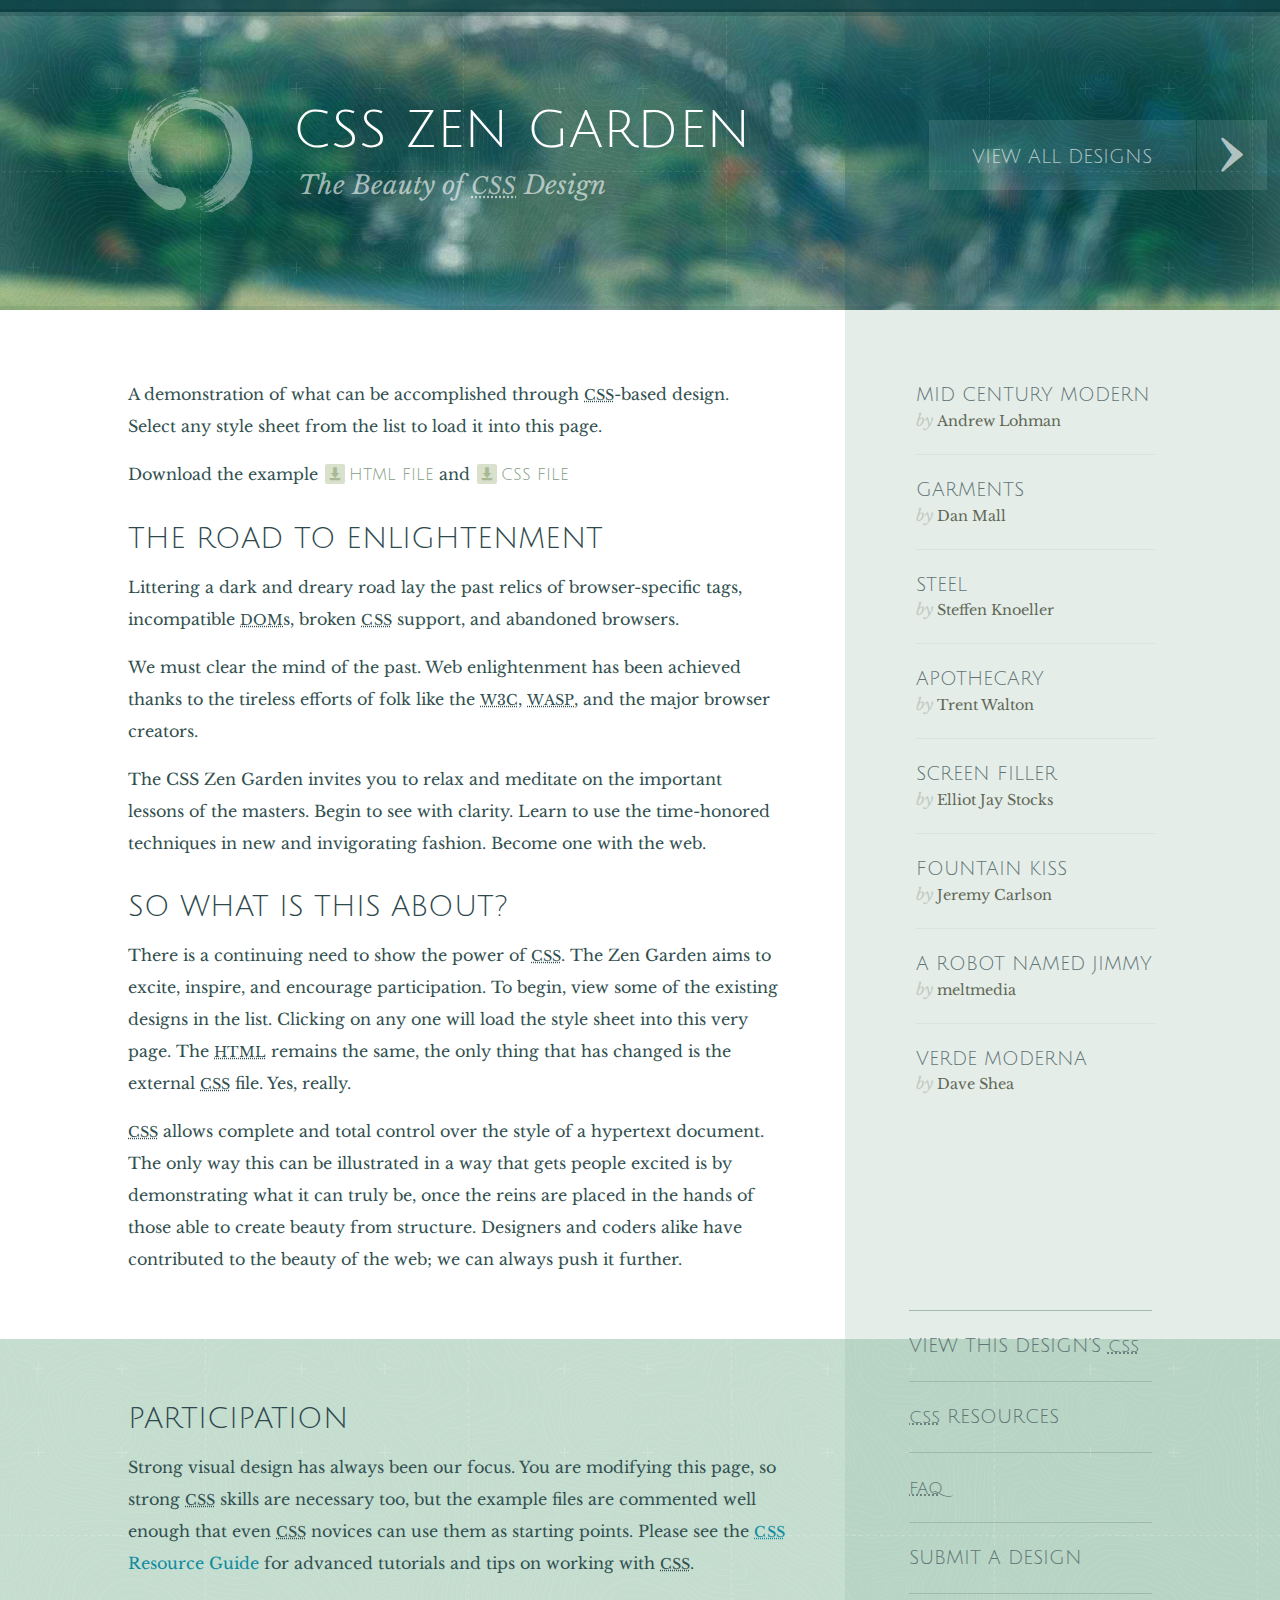
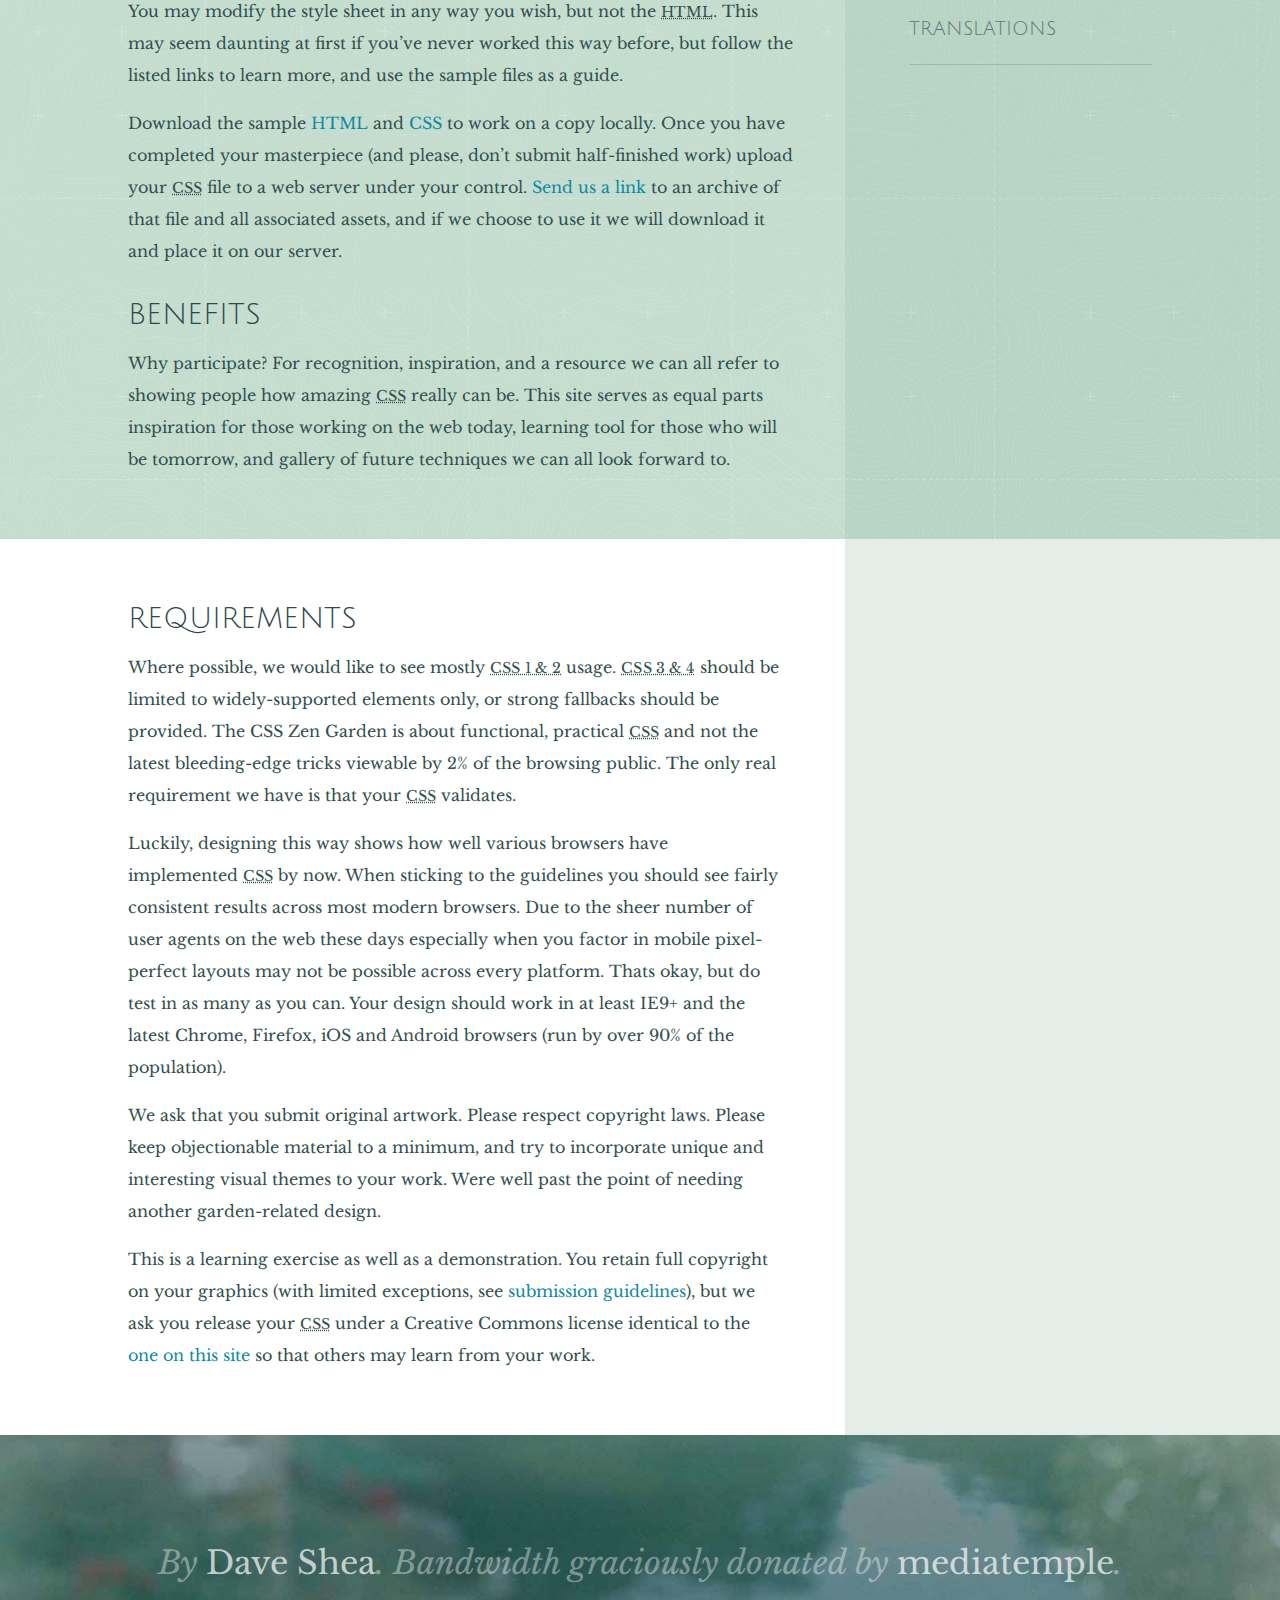
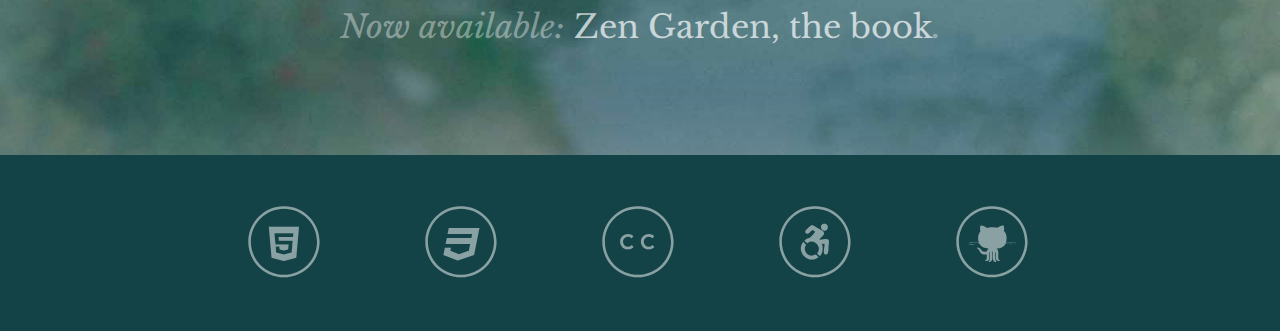
==== index.html @ 9c902ff5 "first commit" ====
<!DOCTYPE html>
<html lang="en">

<head>
	<meta charset="utf-8">
	<title>CSS Zen Garden: The Beauty of CSS Design</title>

	<link rel="stylesheet" media="screen" href="/214/214.css?v=8may2013">
	<link rel="alternate" type="application/rss+xml" title="RSS" href="http://www.csszengarden.com/zengarden.xml">

	<meta name="viewport" content="width=device-width, initial-scale=1.0">
	<meta name="author" content="Dave Shea">
	<meta name="description" content="A demonstration of what can be accomplished visually through CSS-based design.">
	<meta name="robots" content="all">


	<link rel="stylesheet" href="/style.css">
</head>



<body id="css-zen-garden">
	<div class="page-wrapper">

		<section class="intro" id="zen-intro">
			<header role="banner">
				<h1>CSS Zen Garden</h1>
				<h2>The Beauty of <abbr title="Cascading Style Sheets">CSS</abbr> Design</h2>
			</header>

			<div class="summary" id="zen-summary" role="article">
				<p>A demonstration of what can be accomplished through <abbr
						title="Cascading Style Sheets">CSS</abbr>-based design. Select any style sheet from the list to
					load it into this page.</p>
				<p>Download the example <a href="/examples/index"
						title="This page's source HTML code, not to be modified.">html file</a> and <a
						href="/examples/style.css" title="This page's sample CSS, the file you may modify.">css file</a>
				</p>
			</div>

			<div class="preamble" id="zen-preamble" role="article">
				<h3>The Road to Enlightenment</h3>
				<p>Littering a dark and dreary road lay the past relics of browser-specific tags, incompatible <abbr
						title="Document Object Model">DOM</abbr>s, broken <abbr
						title="Cascading Style Sheets">CSS</abbr> support, and abandoned browsers.</p>
				<p>We must clear the mind of the past. Web enlightenment has been achieved thanks to the tireless
					efforts of folk like the <abbr title="World Wide Web Consortium">W3C</abbr>, <abbr
						title="Web Standards Project">WaSP</abbr>, and the major browser creators.</p>
				<p>The CSS Zen Garden invites you to relax and meditate on the important lessons of the masters. Begin
					to see with clarity. Learn to use the time-honored techniques in new and invigorating fashion.
					Become one with the web.</p>
			</div>
		</section>

		<div class="main supporting" id="zen-supporting" role="main">
			<div class="explanation" id="zen-explanation" role="article">
				<h3>So What is This About?</h3>
				<p>There is a continuing need to show the power of <abbr title="Cascading Style Sheets">CSS</abbr>. The
					Zen Garden aims to excite, inspire, and encourage participation. To begin, view some of the existing
					designs in the list. Clicking on any one will load the style sheet into this very page. The <abbr
						title="HyperText Markup Language">HTML</abbr> remains the same, the only thing that has changed
					is the external <abbr title="Cascading Style Sheets">CSS</abbr> file. Yes, really.</p>
				<p><abbr title="Cascading Style Sheets">CSS</abbr> allows complete and total control over the style of a
					hypertext document. The only way this can be illustrated in a way that gets people excited is by
					demonstrating what it can truly be, once the reins are placed in the hands of those able to create
					beauty from structure. Designers and coders alike have contributed to the beauty of the web; we can
					always push it further.</p>
			</div>

			<div class="participation" id="zen-participation" role="article">
				<h3>Participation</h3>
				<p>Strong visual design has always been our focus. You are modifying this page, so strong <abbr
						title="Cascading Style Sheets">CSS</abbr> skills are necessary too, but the example files are
					commented well enough that even <abbr title="Cascading Style Sheets">CSS</abbr> novices can use them
					as starting points. Please see the <a href="http://www.mezzoblue.com/zengarden/resources/"
						title="A listing of CSS-related resources"><abbr title="Cascading Style Sheets">CSS</abbr>
						Resource Guide</a> for advanced tutorials and tips on working with <abbr
						title="Cascading Style Sheets">CSS</abbr>.</p>
				<p>You may modify the style sheet in any way you wish, but not the <abbr
						title="HyperText Markup Language">HTML</abbr>. This may seem daunting at first if you&#8217;ve
					never worked this way before, but follow the listed links to learn more, and use the sample files as
					a guide.</p>
				<p>Download the sample <a href="/examples/index"
						title="This page's source HTML code, not to be modified.">HTML</a> and <a
						href="/examples/style.css" title="This page's sample CSS, the file you may modify.">CSS</a> to
					work on a copy locally. Once you have completed your masterpiece (and please, don&#8217;t submit
					half-finished work) upload your <abbr title="Cascading Style Sheets">CSS</abbr> file to a web server
					under your control. <a href="http://www.mezzoblue.com/zengarden/submit/"
						title="Use the contact form to send us your CSS file">Send us a link</a> to an archive of that
					file and all associated assets, and if we choose to use it we will download it and place it on our
					server.</p>
			</div>

			<div class="benefits" id="zen-benefits" role="article">
				<h3>Benefits</h3>
				<p>Why participate? For recognition, inspiration, and a resource we can all refer to showing people how
					amazing <abbr title="Cascading Style Sheets">CSS</abbr> really can be. This site serves as equal
					parts inspiration for those working on the web today, learning tool for those who will be tomorrow,
					and gallery of future techniques we can all look forward to.</p>
			</div>

			<div class="requirements" id="zen-requirements" role="article">
				<h3>Requirements</h3>
				<p>Where possible, we would like to see mostly <abbr title="Cascading Style Sheets, levels 1 and 2">CSS
						1 &amp; 2</abbr> usage. <abbr title="Cascading Style Sheets, levels 3 and 4">CSS 3 &amp;
						4</abbr> should be limited to widely-supported elements only, or strong fallbacks should be
					provided. The CSS Zen Garden is about functional, practical <abbr
						title="Cascading Style Sheets">CSS</abbr> and not the latest bleeding-edge tricks viewable by 2%
					of the browsing public. The only real requirement we have is that your <abbr
						title="Cascading Style Sheets">CSS</abbr> validates.</p>
				<p>Luckily, designing this way shows how well various browsers have implemented <abbr
						title="Cascading Style Sheets">CSS</abbr> by now. When sticking to the guidelines you should see
					fairly consistent results across most modern browsers. Due to the sheer number of user agents on the
					web these days especially when you factor in mobile pixel-perfect layouts may not be
					possible across every platform. Thats okay, but do test in as many as you can. Your design
					should work in at least IE9+ and the latest Chrome, Firefox, iOS and Android browsers (run by over
					90% of the population).</p>
				<p>We ask that you submit original artwork. Please respect copyright laws. Please keep objectionable
					material to a minimum, and try to incorporate unique and interesting visual themes to your work.
					Were well past the point of needing another garden-related design.</p>
				<p>This is a learning exercise as well as a demonstration. You retain full copyright on your graphics
					(with limited exceptions, see <a
						href="http://www.mezzoblue.com/zengarden/submit/guidelines/">submission guidelines</a>), but we
					ask you release your <abbr title="Cascading Style Sheets">CSS</abbr> under a Creative Commons
					license identical to the <a href="http://creativecommons.org/licenses/by-nc-sa/3.0/"
						title="View the Zen Garden's license information.">one on this site</a> so that others may learn
					from your work.</p>
				<p role="contentinfo">By <a href="http://www.mezzoblue.com/">Dave Shea</a>. Bandwidth graciously donated
					by <a href="http://www.mediatemple.net/">mediatemple</a>. Now available: <a
						href="http://www.amazon.com/exec/obidos/ASIN/0321303474/mezzoblue-20/">Zen Garden, the book</a>.
				</p>
			</div>

			<footer>
				<a href="http://validator.w3.org/check/referer" title="Check the validity of this HTML"
					class="zen-validate-html">HTML</a>
				<a href="http://jigsaw.w3.org/css-validator/check/referer"
					title="Check the validity of this CSS" class="zen-validate-css">CSS</a>
				<a href="http://creativecommons.org/licenses/by-nc-sa/3.0/"
					title="View the Creative Commons license of this site: Attribution-NonCommercial-ShareAlike."
					class="zen-license">CC</a>
				<a href="http://mezzoblue.com/zengarden/faq/#aaa" title="Read about the accessibility of this site"
					class="zen-accessibility">A11y</a>
				<a href="https://github.com/mezzoblue/csszengarden.com" title="Fork this site on Github"
					class="zen-github">GH</a>
			</footer>

		</div>


		<aside class="sidebar" role="complementary">
			<div class="wrapper">

				<div class="design-selection" id="design-selection">
					<h3 class="select">Select a Design:</h3>
					<nav role="navigation">
						<ul>
							<li>
								<a href="/221/" class="design-name">Mid Century Modern</a> by <a
									href="http://andrewlohman.com/" class="designer-name">Andrew Lohman</a>
							</li>
							<li>
								<a href="/220/" class="design-name">Garments</a> by <a href="http://danielmall.com/"
									class="designer-name">Dan Mall</a>
							</li>
							<li>
								<a href="/219/" class="design-name">Steel</a> by <a href="http://steffen-knoeller.de"
									class="designer-name">Steffen Knoeller</a>
							</li>
							<li>
								<a href="/218/" class="design-name">Apothecary</a> by <a href="http://trentwalton.com"
									class="designer-name">Trent Walton</a>
							</li>
							<li>
								<a href="/217/" class="design-name">Screen Filler</a> by <a
									href="http://elliotjaystocks.com/" class="designer-name">Elliot Jay Stocks</a>
							</li>
							<li>
								<a href="/216/" class="design-name">Fountain Kiss</a> by <a
									href="http://jeremycarlson.com" class="designer-name">Jeremy Carlson</a>
							</li>
							<li>
								<a href="/215/" class="design-name">A Robot Named Jimmy</a> by <a
									href="http://meltmedia.com/" class="designer-name">meltmedia</a>
							</li>
							<li>
								<a href="/214/" class="design-name">Verde Moderna</a> by <a
									href="http://www.mezzoblue.com/" class="designer-name">Dave Shea</a>
							</li>
						</ul>
					</nav>
				</div>

				<div class="design-archives" id="design-archives">
					<h3 class="archives">Archives:</h3>
					<nav role="navigation">
						<ul>
							<li class="next">
								<a href="/214/page1">
									Next Designs <span class="indicator">&rsaquo;</span>
								</a>
							</li>
							<li class="viewall">
								<a href="http://www.mezzoblue.com/zengarden/alldesigns/"
									title="View every submission to the Zen Garden.">
									View All Designs </a>
							</li>
						</ul>
					</nav>
				</div>

				<div class="zen-resources" id="zen-resources">
					<h3 class="resources">Resources:</h3>
					<ul>
						<li class="view-css">
							<a href="/214/214.css" title="View the source CSS file of the currently-viewed design.">
								View This Design&#8217;s <abbr title="Cascading Style Sheets">CSS</abbr> </a>
						</li>
						<li class="css-resources">
							<a href="http://www.mezzoblue.com/zengarden/resources/"
								title="Links to great sites with information on using CSS.">
								<abbr title="Cascading Style Sheets">CSS</abbr> Resources </a>
						</li>
						<li class="zen-faq">
							<a href="http://www.mezzoblue.com/zengarden/faq/"
								title="A list of Frequently Asked Questions about the Zen Garden.">
								<abbr title="Frequently Asked Questions">FAQ</abbr> </a>
						</li>
						<li class="zen-submit">
							<a href="http://www.mezzoblue.com/zengarden/submit/" title="Send in your own CSS file.">
								Submit a Design </a>
						</li>
						<li class="zen-translations">
							<a href="http://www.mezzoblue.com/zengarden/translations/"
								title="View translated versions of this page.">
								Translations </a>
						</li>
					</ul>
				</div>
			</div>
		</aside>
	</div>

	<div class="extra1" role="presentation"></div>
	<div class="extra2" role="presentation"></div>
	<div class="extra3" role="presentation"></div>
	<div class="extra4" role="presentation"></div>
	<div class="extra5" role="presentation"></div>
	<div class="extra6" role="presentation"></div>

</body>

</html>
---- style.css ----
@import url(http://fonts.googleapis.com/css?family=Julius+Sans+One|Libre+Baskerville:400,400italic);

* {
  box-sizing: border-box; 
}

html,
body {
  padding: 0;
  margin: 0;
}
body {
  color: #325050;
  background: #fff;
  font-family: "Libre Baskerville", sans-serif;
  font-size: 70%;
}

a {
  color: #0d8ba1;
  transition: all 0.25s ease-out;
  transition: all 0.25s ease-out;
  transition: all 0.25s ease-out;
  text-decoration: none;
}
a:visited {
  color: #1a5952;
}
a:hover,
a:focus {
  color: #0599c2;
  text-decoration: underline;
}
abbr {
  border: none;
  text-transform: uppercase;
  font-size: 0.9em;
  letter-spacing: 0.01em;
}
header {
  height: 230px;
  padding: 20px 0 70px 0;

  background: #2d6360 50% 0 url(huntington.jpg) no-repeat; 

  background-attachment: fixed, fixed, fixed, scroll;
  background-image: url(contours.png), url(noise.png), url(gridlines.png),
    url(huntington.jpg);
  background-position: 0 0, 0 0, -5px -25px, 0 50%;
  background-repeat: repeat, repeat, repeat, no-repeat;
  background-size: auto, auto, auto, cover;
  text-align: center;
}

h1,
h2 {
  padding: 0 10%;
  margin: 0;
  color: #fff;
  font-weight: normal;
}
h1 {
  padding-top: 0;
  padding-bottom: 5px;
  border-bottom: none;
  font-family: "Julius Sans One", sans-serif;
  font-size: 3.2em;
  text-transform: uppercase;
}
h1::before {
  display: inline-block;
  position: relative;
  top: 20px;
  content: "";
  width: 80px;
  height: 80px;
  margin: -20px 20px 0 0;
  background: url(enso.svg);
  background-repeat: no-repeat;
  background-size: 100%;
  opacity: 0.6;
}
h2 {
  display: block;
  padding-top: 5px;
  padding-bottom: 30px;
  border-top: none;
  color: rgba(255, 255, 255, 0.6);
  font-size: 1.6em;
  font-style: italic;
}
h2::before {
  content: " ";
  padding: 50px;
}
h3 {
  margin: 2em 0 0 0;
  color: #2e484c;
  font-family: "Julius Sans One", sans-serif;
  font-size: 1.8em;
  font-weight: normal;
  text-transform: uppercase;
}
p {
  margin: 1 0;
  line-height: 2;
}

.page-wrapper {
  position: relative;
}
.summary,
.preamble {
  width: 80%;
  margin: 0 auto;
}
.supporting h3,
.supporting p {
  width: 80%;
  margin-left: auto;
  margin-right: auto;
}

.summary {
  padding-top: 2;
}

/* intro block links -- download HTML/CSS */
.intro a,
.intro a:visited {
  position: relative;
  display: inline-block;
  padding: 1px 10px 1px 32px;
  margin: -1px -10px -1px -6px;
  border-radius: 1px;
  border-radius: 1px;
  border-radius: 1px;

  color: #809b7e;
  font-family: "Julius Sans One", sans-serif;
  text-transform: uppercase;
}
.intro a:hover,
.intro a:focus {
  z-index: 2;
  color: #fff;
  background: #3d8a9f;
  text-decoration: none;
}

.intro a::before {
  display: inline-block;
  position: absolute;
  top: 6px;
  left: 8px;
  padding: 2px;
  color: #a9b995;
  background: #d9e1cd;
  border-radius: 2px;
  border-radius: 2px;
  border-radius: 2px;

  content: "D";
  font-size: 16px;
  text-indent: 0;

  /* icomoon.io defaults */
  font-family: "verdemoderna";
  font-weight: normal;
  font-variant: normal;
  text-transform: none;
  line-height: 1;

  transition: all 0.25s ease-out;
  transition: all 0.25s ease-out;
  transition: all 0.25s ease-out;
}
.intro a:hover::before {
  color: #fff;
  background: #357d93;
}

/* coloured cutoff */
div.participation,
div.benefits {
  background-attachment: scroll, scroll, fixed;
  background-color: rgba(138, 188, 159, 0.5);
  background-image: url(contours-opaque.png), url(gridlines-opaque.png),
    url(bamboo.png);
  background-repeat: repeat, repeat, no-repeat;
  background-size: auto, auto, cover;
}
/* extra padding at the cutoffs */
div.participation {
  padding: 3em 0;
  margin-top: 3em;
}
div.benefits {
  padding-bottom: 3em;
  margin-bottom: 3em;
}
div.participation h3,
div.benefits h3 {
  margin-top: 0;
}
div.participation p,
div.benefits p {
  margin-bottom: 0;
}

/* sidebar base styles */
.sidebar {
  background: #edf4f0;
}
.sidebar h3 {
  display: none;
}
.sidebar a {
  color: #607476;
  text-decoration: none;
}
.sidebar a:hover,
.sidebar a:focus {
  color: #49968e;
}
.sidebar ul {
  padding: 0;
  margin: 0;
  list-style: none;
  overflow: hidden;
}

/* shared sidebar styling */
.design-selection ul,
.zen-resources ul {
  margin: 0;
}
.design-selection li,
.zen-resources li {
  float: left;
  width: 50%;
  padding: 1.5em 10%;
  border-top: solid 1px #d9e3dc;
  color: #c0cac3;
  font-style: italic;
}
.design-selection li:hover,
.design-selection li:focus {
  background: linear-gradient(
    left,
    rgba(255, 255, 255, 0) 0%,
    rgba(255, 255, 255, 0.5) 50%,
    rgba(255, 255, 255, 0) 100%
  ); 
  background: (
    linear,
    left top,
    right top,
    color-stop(0%, rgba(255, 255, 255, 0)),
    color-stop(50%, rgba(255, 255, 255, 0.5)),
    color-stop(100%, rgba(255, 255, 255, 0))
  ); 
  background: linear-gradient(
    left,
    rgba(255, 255, 255, 0) 0%,
    rgba(255, 255, 255, 0.5) 50%,
    rgba(255, 255, 255, 0) 100%
  ); 
}
.design-selection li:nth-child(2n + 1),
.zen-resources li:nth-child(2n + 1) {
  clear: left;
}
.design-selection .design-name,
.zen-resources a,
li.viewall a {
  display: block;
  margin-bottom: 0.25em;
  font-family: "Julius Sans One", sans-serif;
  font-size: 1.2em;
  font-style: normal;
  text-transform: uppercase;
}

/* select a design */
.design-selection h3 {
  display: none;
}
.design-selection .designer-name {
  color: #616857;
  font-size: 0.9em;
  font-style: normal;
}

/* archives navigation */
.design-archives {
  position: absolute;
  top: 160px;
  right: 0;
  width: 100%;
  height: 70px;
  background: rgba(255, 255, 255, 0.2);
}
.design-archives h3 {
  display: none;
}
.design-archives ul {
  margin: 0;
}
.design-archives li {
  position: absolute;
  top: 0;
  padding: 0;
  margin: 0;
  border: none;
  list-style: none;
}
.design-archives li.viewall {
  top: 0;
  left: 0;
  width: 100%;
  padding: 0 71px;
  line-height: 50px;
}
.previous,
.next {
  left: 0;
  z-index: 3;
}
.next {
  left: auto;
  right: 0;
}
.design-archives a,
.design-archives a:visited {
  color: rgba(255, 255, 255, 0.65);
}
.design-archives a:hover,
.design-archives a:focus {
  color: #fff;
}
.design-archives .previous a,
.design-archives .next a {
  display: block;
  overflow: hidden;
  width: 70px;
  height: 70px;
  text-indent: 100%;
  text-decoration: none;
  white-space: nowrap;
}
.design-archives .viewall a {
  z-index: 2;
  width: 100%;
  min-height: 70px;
  padding: 12px 0 0 0;
  text-align: center;
}
.design-archives a::before {
  position: absolute;
  left: 0;
  width: 70px;
  height: 70px;
  text-align: center;
  text-indent: 0;
  font-size: 44px;

  /* icomoon.io defaults */
  font-family: "verdemoderna";
  font-weight: normal;
  font-variant: normal;
  text-transform: none;
  line-height: 70px;
}
.design-archives .viewall a:hover,
.design-archives .viewall a:focus,
.design-archives .viewall a:active,
.design-archives a:hover::before,
.design-archives a:focus::before,
.design-archives a:active::before {
  background-color: rgba(255, 255, 255, 0.25);
  box-shadow: inset 0 0 10px rgba(255, 255, 255, 0.1);
}
.design-archives .previous a::before {
  content: "<";
}
.design-archives .next a::before {
  content: ">";
}

.zen-resources {
  overflow: hidden;
  background-color: rgba(138, 188, 159, 0.5);
  background-image: url(bamboo.png);
}
.zen-resources li {
  border-top: solid 1px #a0b9ad;
  font-style: normal;
}
.zen-resources li:last-child {
  float: none;
  width: auto;
  border-bottom: solid 1px #a0b9ad;
}

.requirements p:nth-child(5) {
  padding-bottom: 2em;
}
.supporting .requirements {
  float: none;
  clear: both;
  width: 100%;
  padding-left: 0;
  padding-right: 0;
}
.supporting .requirements a {
  text-decoration: none;
}
.supporting .requirements a:hover,
.supporting .requirements a:focus {
  text-decoration: underline;
}
.supporting .requirements h3 {
  padding-top: 0;
}
.requirements p:last-child {
  width: auto;
  padding: 1em 12%;
  margin: 0;
  color: rgba(255, 255, 255, 0.4);
  background: #3e5d67;

  background-attachment: fixed, fixed, fixed, scroll;
  background-image: url(contours.png), url(gridlines.png), url(noise.png),
    url(koi.jpg);
  background-position: 0 0, -5px -25px, 0 0, 0 50%;
  background-repeat: repeat, repeat, repeat, no-repeat;
  background-size: auto, auto, auto, cover;

  font-size: 2em;
  font-style: italic;
  text-align: center;
}
.requirements p:last-child a {
  color: rgba(255, 255, 255, 0.7);
  font-style: normal;
}

footer {
  clear: both;
  padding: 3em 10%;
  color: #fff;
  background: #134347;
  text-align: center;
}
footer a {
  display: inline-block;
  overflow: hidden;
  width: 40px;
  height: 40px;
  padding: 40px 0 0 0;
  margin: 0 0.5em;
  position: relative;
  color: rgba(255, 255, 255, 0.5);
  transition: color 0.25s ease-out, box-shadow 0.25s ease-out;
  transition: color 0.25s ease-out, box-shadow 0.25s ease-out;
  transition: color 0.25s ease-out, box-shadow 0.25s ease-out;
}
footer a:hover,
footer a:focus {
  color: rgba(255, 255, 255, 0.3);
  text-decoration: none;
}
footer a:visited {
  color: rgba(255, 255, 255, 0.2);
}
footer a::before {
  display: block;
  position: absolute;
  top: 3px;
  left: 0;
  overflow: visible;
  font-size: 36px;
  text-indent: 0;

  font-family: "verdemoderna";
  font-weight: normal;
  font-variant: normal;
  text-transform: none;
  line-height: 1;
}
footer a.zen-validate-html::before {
  content: "5";
}
footer a.zen-validate-html:hover::before,
footer a.zen-validate-html:focus::before {
  content: "%";
}
footer a.zen-validate-css::before {
  content: "3";
}
footer a.zen-validate-css:hover::before,
footer a.zen-validate-css:focus::before {
  content: "#";
}
footer a.zen-license::before {
  content: "c";
}
footer a.zen-license:hover::before,
footer a.zen-license:focus::before {
  content: "C";
}
footer a.zen-accessibility::before {
  content: "a";
}
footer a.zen-accessibility:hover::before,
footer a.zen-accessibility:focus::before {
  content: "A";
}
footer a.zen-github::before {
  content: "g";
}
footer a.zen-github:hover::before,
footer a.zen-github:focus::before {
  content: "G";
}

@media only screen and (max-width: 600px) {
  
  .summary p:last-child {
    display: none;
  }

  /* type adjustments */
  h1 {
    margin-top: 30px;
    font-size: 2.5em;
  }
  h1::before {
    width: 50px;
    height: 50px;
  }
  h2::before {
    padding: 25px;
  }

  .requirements p:last-child {
    padding: 1em 6%;
  }
}

@media only screen and (max-width: 500px) {
  header {
    height: 250px;
    padding-top: 0;
  }
  h1 {
    margin: 0;
  }
  h1::before {
    display: block;
    left: 50%;
    width: 50px;
    height: 50px;
    margin: 0 0 0 -25px;
    padding: 0 0 35px 0;
  }
  h2::before {
    padding: 0;
  }

  .design-archives {
    top: 180px;
  }
  .design-selection li,
  .zen-resources li {
    padding: 1em 5%;
  }

  footer a {
    margin: 0 0.5em;
  }
}

@media only screen and (max-width: 320px) {
  /* adjusting the site header type size */
  h1 {
    font-size: 2em;
  }
  h2 {
    font-size: 1.3em;
  }

  .design-selection li,
  .zen-resources li {
    float: none;
    width: 100%;
  }

  .requirements p:last-child {
    font-size: 1.4em;
  }
  footer {
    padding: 2em 5%;
  }
  footer a {
    width: 35px;
    height: 35px;
    padding: 35px 0 0 0;
    margin: 0 0.5em;
  }
  footer a::before {
    font-size: 32px;
  }
}

@media only screen and (max-width: 1132px) {
  header {
    border-top: solid 10px rgba(19, 67, 71, 0.9);
  }
  p,
  li {
    font-size: 1.2em;
  }
}

@media only screen and (min-width: 500px) and (max-width: 1150px) {
  .requirements p:last-child {
    padding-bottom: 2em;
    padding-top: 2em;
  }

  footer {
    padding: 3em 0;
  }
  footer a {
    width: 52px;
    height: 52px;
    padding: 52px 0 0 0;
    margin: 0 2em;
  }
  footer a::before {
    font-size: 48px;
  }
}

@media only screen and (min-width: 1132px) {
  body {
    background: #ffffff;
    background: -moz-linear-gradient(
      left,
      #ffffff 0%,
      #ffffff 66%,
      #e5ede8 66%,
      #e5ede8 100%
    );
    background: -webkit-gradient(
      linear,
      left top,
      right top,
      color-stop(0%, #ffffff),
      color-stop(66%, #ffffff),
      color-stop(66%, #e5ede8),
      color-stop(100%, #e5ede8)
    );
    background: -webkit-linear-gradient(
      left,
      #ffffff 0%,
      #ffffff 66%,
      #e5ede8 66%,
      #e5ede8 100%
    );
    background: -o-linear-gradient(
      left,
      #ffffff 0%,
      #ffffff 66%,
      #e5ede8 66%,
      #e5ede8 100%
    );
    background: -ms-linear-gradient(
      left,
      #ffffff 0%,
      #ffffff 66%,
      #e5ede8 66%,
      #e5ede8 100%
    );
    background: linear-gradient(
      to right,
      #ffffff 0%,
      #ffffff 66%,
      #e5ede8 66%,
      #e5ede8 100%
    );
    font-size: 100%;
  }
  header {
    width: 100%;
    height: 310px;
    padding: 0 10%;
    border-top: solid 12px rgba(19, 67, 71, 0.8);
    box-shadow: inset 0 0 100px rgba(255, 255, 255, 0.3);
    vertical-align: middle;
    text-align: left;
  }

  header::before,
  header::after {
    display: block;
    content: " ";
    position: absolute;
    z-index: 3;
    top: 9px;
    left: 0;
    width: 100%;
    height: 7px;
    background: rgba(0, 39, 43, 0.2);
  }
  header::after {
    top: 306px;
    height: 4px;
    background: rgba(0, 39, 43, 0.075);
  }
  h1 {
    display: inline-block;
    position: relative;
    margin: 15px 0 0 0;
    padding: 60px 0 5px 0;
  }
  h1::before {
    display: inline-block;
    position: relative;
    top: 65px;
    content: "";
    width: 125px;
    height: 125px;
    margin: -65px 40px 0 0;
    background: url(enso.svg);
    background-size: 100%;
    opacity: 0.6;

  }
  h2 {
    display: block;
    margin: 0;
    padding: 5px 0 60px 70px;
  }
  p {
    font-size: 1em;
  }

  /* main layout blocks */
  nav,
  .supporting {
    display: inline;
  }
  .summary,
  .preamble,
  .supporting div,
  .requirements h3,
  .requirements p {
    float: left;
    clear: left;
    width: 66%;
    padding: 1em 5% 1em 10%;
  }
  .explanation h3,
  .explanation p,
  .participation h3,
  .participation p,
  .benefits h3,
  .benefits p {
    width: 100%;
  }
  .summary {
    padding-top: 3.25em;
  }
  .requirements h3,
  .requirements p {
    margin: 0;
    padding-bottom: 0;
  }

  /* coloured cutoff */
  div.participation,
  div.benefits {
    width: 100%;
    padding-left: 10%;
    padding-right: 38%;
    margin: 0;
  }
  /* extra padding at the cutoffs */
  div.participation,
  div.requirements {
    padding-top: 4em;
  }
  div.explanation,
  div.benefits {
    padding-bottom: 4em;
  }
  .requirements p:nth-child(5) {
    padding-bottom: 4em;
  }

  .intro h3,
  .supporting h3 {
    margin-top: 0;
  }
  .intro p:last-child,
  .supporting p:last-child {
    margin-bottom: 0;
  }

  .requirements p:last-child {
    padding-bottom: 3em;
    padding-top: 3em;
    box-shadow: inset 0 0 100px rgba(255, 255, 255, 0.3);
  }

  /* sidebar styling */
  .design-selection,
  .zen-resources {
    position: absolute;
    top: 360px;
    right: 0;
    width: 33.3%;
    padding: 0 0 20px 0;
    margin: 0;
    overflow: visible;
    background: transparent;
  }
  .sidebar li {
    float: none;
    width: auto;
    padding-left: 0;
    padding-right: 0;
    margin: 0 29.4% 0 14.7%; /* 0 10% 0 5% of total width */
  }

  /* select a design */
  .design-selection li:first-child {
    border-top: 0;
  }
  .design-selection li:hover,
  .design-selection li:focus {
    background: none;
  }

  /* archives navigation */
  .design-archives {
    position: absolute;
    z-index: 2;
    top: 0;
    left: 0;
    width: 100%;
    height: 310px;

    background: -moz-linear-gradient(
      left,
      rgba(255, 255, 255, 0) 0%,
      rgba(255, 255, 255, 0) 66%,
      rgba(0, 0, 0, 0.2) 66%,
      rgba(33, 84, 95, 0.3) 100%
    ); /* FF3.6+ */
    background: -webkit-gradient(
      linear,
      left top,
      right top,
      color-stop(0%, rgba(255, 255, 255, 0)),
      color-stop(66%, rgba(255, 255, 255, 0)),
      color-stop(66%, rgba(33, 84, 95, 0.3)),
      color-stop(100%, rgba(33, 84, 95, 0))
    ); /* Chrome,Safari4+ */
    background: -webkit-linear-gradient(
      left,
      rgba(255, 255, 255, 0) 0%,
      rgba(255, 255, 255, 0) 66%,
      rgba(33, 84, 95, 0.3) 66%,
      rgba(33, 84, 95, 0) 100%
    ); /* Chrome10+,Safari5.1+ */
    background: -o-linear-gradient(
      left,
      rgba(255, 255, 255, 0) 0%,
      rgba(255, 255, 255, 0) 66%,
      rgba(33, 84, 95, 0.3) 66%,
      rgba(33, 84, 95, 0) 100%
    ); /* Opera 11.10+ */
    background: -ms-linear-gradient(
      left,
      rgba(255, 255, 255, 0) 0%,
      rgba(255, 255, 255, 0) 66%,
      rgba(33, 84, 95, 0.3) 66%,
      rgba(33, 84, 95, 0) 100%
    ); /* IE10+ */
    background: linear-gradient(
      to right,
      rgba(255, 255, 255, 0) 0%,
      rgba(255, 255, 255, 0) 66%,
      rgba(33, 84, 95, 0.3) 66%,
      rgba(33, 84, 95, 0) 100%
    ); /* W3C */
  }
  .design-archives nav {
    display: block;
    position: absolute;
    right: 1%;
    top: 120px;
    width: 32%;
  }
  .design-archives li {
    margin: 0;
  }
  .design-archives .viewall a,
  .design-archives a::before {
    background: rgba(255, 255, 255, 0.1);
    text-decoration: none;
  }

  .design-archives .viewall a:hover,
  .design-archives a:hover::before {
    background-color: rgba(255, 255, 255, 0.2);
  }

  /* resources navigation */
  .zen-resources {
    position: absolute;
    top: 1310px;
    right: 0;
    width: 34%;
    background: transparent;
  }
  .zen-resources h3 {
    display: none;
  }
  .zen-resources ul {
    width: 55.9%;
    margin: 0 29.4% 0 14.7%;
  }
  .zen-resources li {
    padding: 1.5em 0 1.25em 0;
    margin: 0;
  }
}

@media only screen and (min-width: 1150px) {
  footer a {
    width: 76px;
    height: 76px;
    padding: 76px 0 0 0;
    margin: 0 3em;
  }
  footer a::before {
    font-size: 72px;
  }
}



/** Icon Fonts **/
@font-face {
  font-family: "verdemoderna";
  src: url("verdemoderna.eot");
  src: url("verdemoderna.eot?#iefix") format("embedded-opentype"),
    url("verdemoderna.woff") format("woff"),
    url("verdemoderna.ttf") format("truetype"),
    url("verdemoderna.svg#verdemoderna") format("svg");
  font-weight: normal;
  font-style: normal;
}
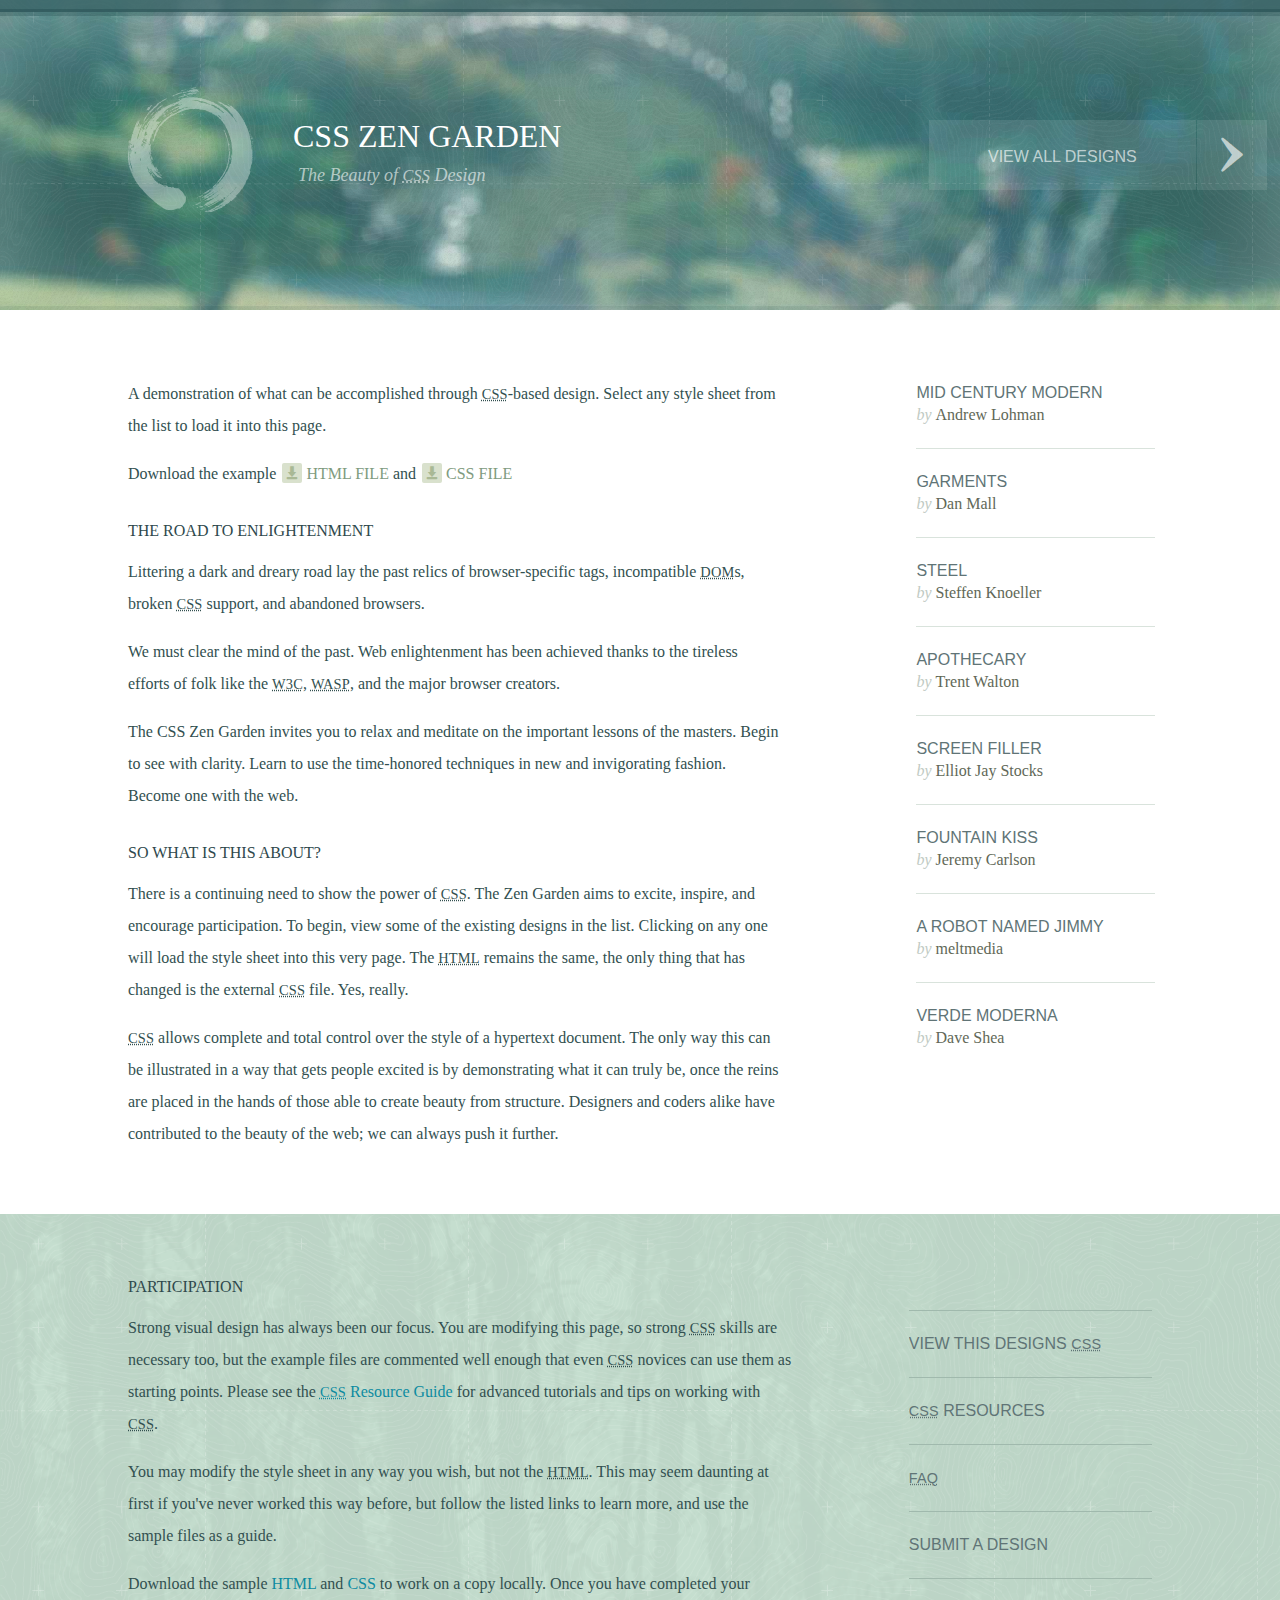
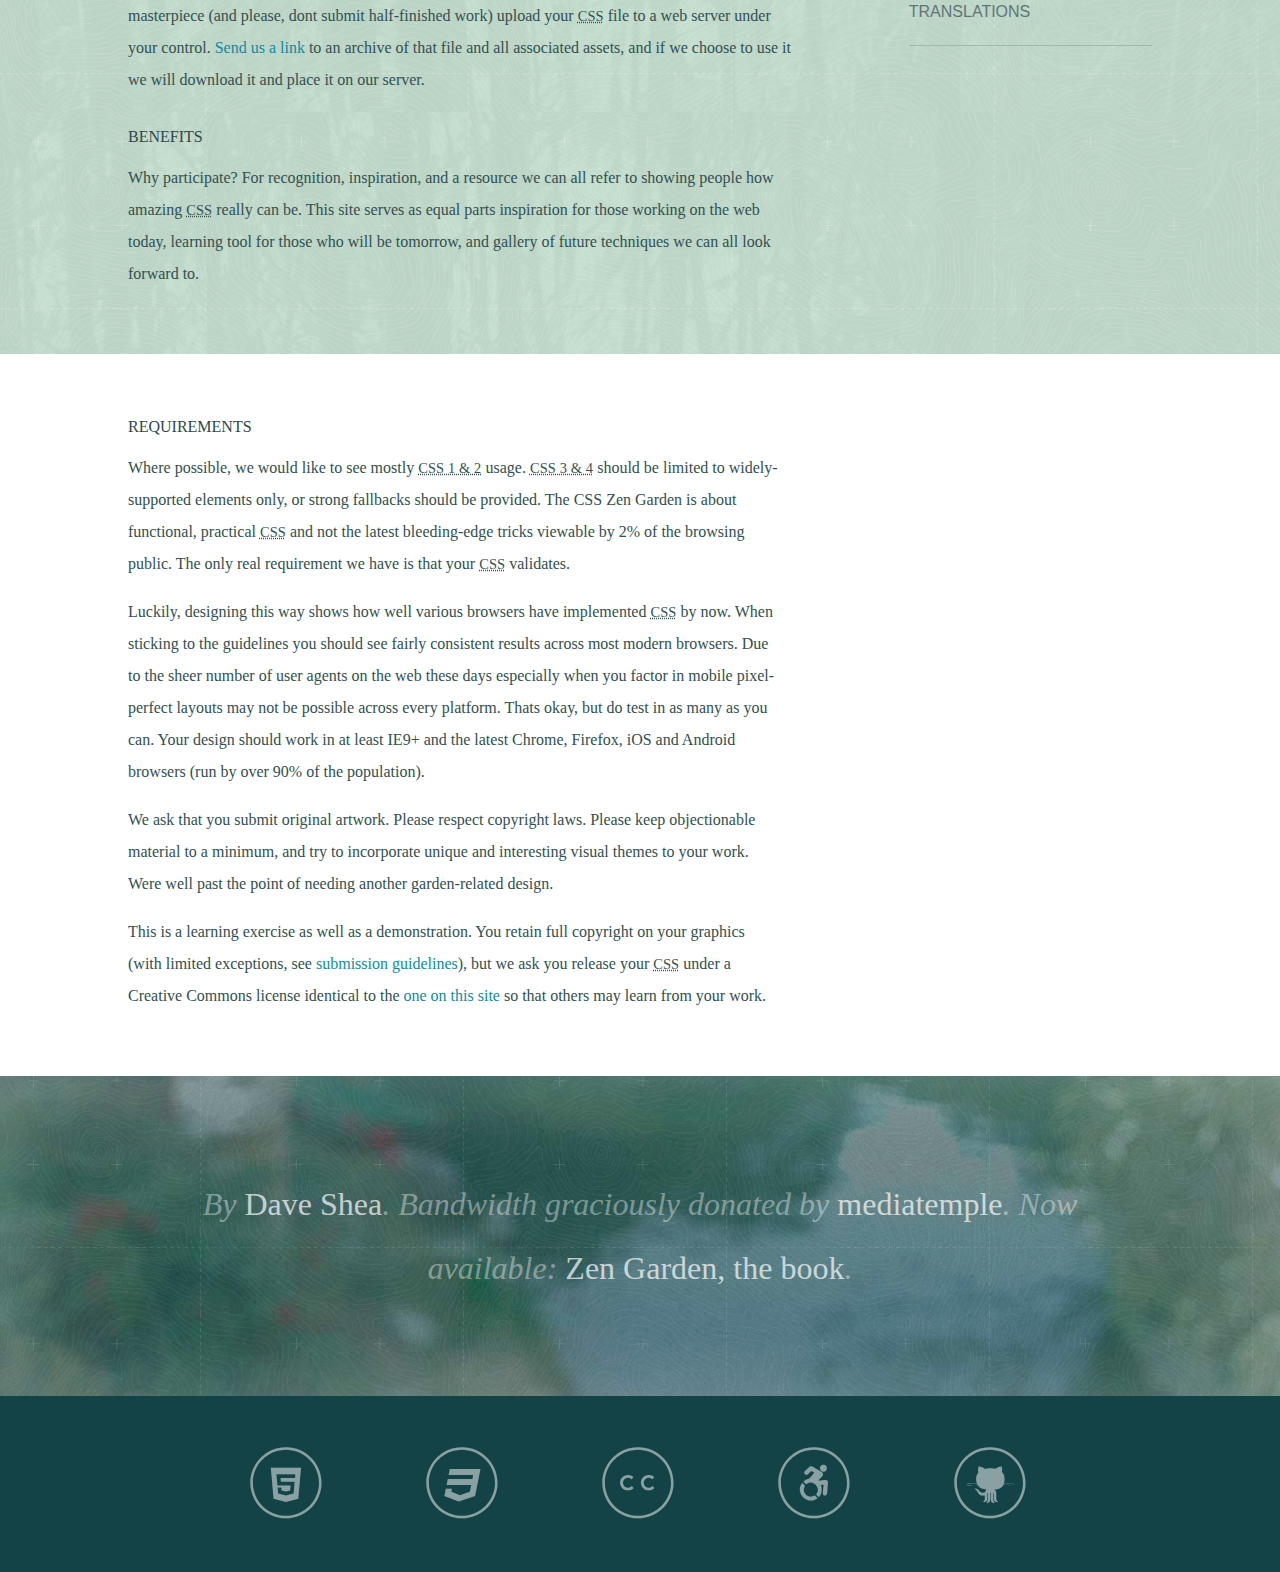
==== commit cefb6cd6: "final touches" ====
--- a/index.html
+++ b/index.html
@@ -20,7 +20,7 @@
 
 
 <body id="css-zen-garden">
-	<div class="page-wrapper">
+	<div class="theGarden">
 
 		<section class="intro" id="zen-intro">
 			<header role="banner">
@@ -77,13 +77,13 @@
 						Resource Guide</a> for advanced tutorials and tips on working with <abbr
 						title="Cascading Style Sheets">CSS</abbr>.</p>
 				<p>You may modify the style sheet in any way you wish, but not the <abbr
-						title="HyperText Markup Language">HTML</abbr>. This may seem daunting at first if you&#8217;ve
+						title="HyperText Markup Language">HTML</abbr>. This may seem daunting at first if you've
 					never worked this way before, but follow the listed links to learn more, and use the sample files as
 					a guide.</p>
 				<p>Download the sample <a href="/examples/index"
 						title="This page's source HTML code, not to be modified.">HTML</a> and <a
 						href="/examples/style.css" title="This page's sample CSS, the file you may modify.">CSS</a> to
-					work on a copy locally. Once you have completed your masterpiece (and please, don&#8217;t submit
+					work on a copy locally. Once you have completed your masterpiece (and please, dont submit
 					half-finished work) upload your <abbr title="Cascading Style Sheets">CSS</abbr> file to a web server
 					under your control. <a href="http://www.mezzoblue.com/zengarden/submit/"
 						title="Use the contact form to send us your CSS file">Send us a link</a> to an archive of that
@@ -156,35 +156,35 @@
 					<nav role="navigation">
 						<ul>
 							<li>
-								<a href="/221/" class="design-name">Mid Century Modern</a> by <a
-									href="http://andrewlohman.com/" class="designer-name">Andrew Lohman</a>
+								<a href="http://www.csszengarden.com/221/" class="design-name">Mid Century Modern</a> by <a
+									href="http://www.csszengarden.com/221/" class="designer-name">Andrew Lohman</a>
 							</li>
 							<li>
 								<a href="/220/" class="design-name">Garments</a> by <a href="http://danielmall.com/"
 									class="designer-name">Dan Mall</a>
 							</li>
 							<li>
-								<a href="/219/" class="design-name">Steel</a> by <a href="http://steffen-knoeller.de"
+								<a href="http://www.csszengarden.com/220/" class="design-name">Steel</a> by <a href="http://steffen-knoeller.de"
 									class="designer-name">Steffen Knoeller</a>
 							</li>
 							<li>
-								<a href="/218/" class="design-name">Apothecary</a> by <a href="http://trentwalton.com"
+								<a href="http://www.csszengarden.com/218/" class="design-name">Apothecary</a> by <a href="http://trentwalton.com"
 									class="designer-name">Trent Walton</a>
 							</li>
 							<li>
-								<a href="/217/" class="design-name">Screen Filler</a> by <a
+								<a href="http://www.csszengarden.com/217/" class="design-name">Screen Filler</a> by <a
 									href="http://elliotjaystocks.com/" class="designer-name">Elliot Jay Stocks</a>
 							</li>
 							<li>
-								<a href="/216/" class="design-name">Fountain Kiss</a> by <a
+								<a href="http://www.csszengarden.com/216/" class="design-name">Fountain Kiss</a> by <a
 									href="http://jeremycarlson.com" class="designer-name">Jeremy Carlson</a>
 							</li>
 							<li>
-								<a href="/215/" class="design-name">A Robot Named Jimmy</a> by <a
+								<a href="http://www.csszengarden.com/215/" class="design-name">A Robot Named Jimmy</a> by <a
 									href="http://meltmedia.com/" class="designer-name">meltmedia</a>
 							</li>
 							<li>
-								<a href="/214/" class="design-name">Verde Moderna</a> by <a
+								<a href="http://www.csszengarden.com/214/" class="design-name">Verde Moderna</a> by <a
 									href="http://www.mezzoblue.com/" class="designer-name">Dave Shea</a>
 							</li>
 						</ul>
@@ -196,7 +196,7 @@
 					<nav role="navigation">
 						<ul>
 							<li class="next">
-								<a href="/214/page1">
+								<a href="page2.html">
 									Next Designs <span class="indicator">&rsaquo;</span>
 								</a>
 							</li>
@@ -214,7 +214,7 @@
 					<ul>
 						<li class="view-css">
 							<a href="/214/214.css" title="View the source CSS file of the currently-viewed design.">
-								View This Design&#8217;s <abbr title="Cascading Style Sheets">CSS</abbr> </a>
+								View This Designs <abbr title="Cascading Style Sheets">CSS</abbr> </a>
 						</li>
 						<li class="css-resources">
 							<a href="http://www.mezzoblue.com/zengarden/resources/"
--- a/style.css
+++ b/style.css
@@ -1,4 +1,86 @@
-@import url(http://fonts.googleapis.com/css?family=Julius+Sans+One|Libre+Baskerville:400,400italic);
+@media only screen and (max-width: 600px) {
+  
+  .summary p:last-child {
+    display: none;
+  }
+
+  h1 {
+    margin-top: 30px;
+    font-size: x-large;
+  }
+  h1::before {
+    width: 50px;
+    height: 50px;
+  }
+  h2::before {
+    padding: 25px;
+  }
+
+  .requirements p:last-child {
+    padding: 1 6%;
+  }
+}
+@media only screen and (max-width: 320px) {
+  h1 {
+    font-size: large;
+  }
+  h2 {
+    font-size: medium;
+  }
+
+  .design-selection li,
+  .zen-resources li {
+    float: none;
+    width: 100%;
+  }
+
+  .requirements p:last-child {
+    font-size: medium;
+  }
+  footer {
+    padding: 2px 5%;
+  }
+  footer a {
+    width: 35px;
+    height: 35px;
+    padding: 35px 0 0 0;
+    margin: 0 0.5px;
+  }
+  footer a::before {
+    font-size: medium;
+  }
+}
+@media only screen and (max-width: 320px) {
+  h1 {
+    font-size: large;
+  }
+  h2 {
+    font-size: medium;
+  }
+
+  .design-selection li,
+  .zen-resources li {
+    float: none;
+    width: 100%;
+  }
+
+  .requirements p:last-child {
+    font-size: medium;
+  }
+  footer {
+    padding: 2px 5%;
+  }
+  footer a {
+    width: 35px;
+    height: 35px;
+    padding: 35px 0 0 0;
+    margin: 0 0.5px;
+  }
+  footer a::before {
+    font-size: medium;
+  }
+}
+
 
 * {
   box-sizing: border-box; 
@@ -12,7 +94,6 @@
 body {
   color: #325050;
   background: #fff;
-  font-family: "Libre Baskerville", sans-serif;
   font-size: 70%;
 }
 
@@ -43,7 +124,6 @@
 
   background: #2d6360 50% 0 url(huntington.jpg) no-repeat; 
 
-  background-attachment: fixed, fixed, fixed, scroll;
   background-image: url(contours.png), url(noise.png), url(gridlines.png),
     url(huntington.jpg);
   background-position: 0 0, 0 0, -5px -25px, 0 50%;
@@ -63,8 +143,7 @@
   padding-top: 0;
   padding-bottom: 5px;
   border-bottom: none;
-  font-family: "Julius Sans One", sans-serif;
-  font-size: 3.2em;
+  font-size: xx-large;
   text-transform: uppercase;
 }
 h1::before {
@@ -86,7 +165,7 @@
   padding-bottom: 30px;
   border-top: none;
   color: rgba(255, 255, 255, 0.6);
-  font-size: 1.6em;
+  font-size: large;
   font-style: italic;
 }
 h2::before {
@@ -96,8 +175,7 @@
 h3 {
   margin: 2em 0 0 0;
   color: #2e484c;
-  font-family: "Julius Sans One", sans-serif;
-  font-size: 1.8em;
+  font-size: medium;
   font-weight: normal;
   text-transform: uppercase;
 }
@@ -106,7 +184,7 @@
   line-height: 2;
 }
 
-.page-wrapper {
+.theGarden {
   position: relative;
 }
 .summary,
@@ -125,7 +203,6 @@
   padding-top: 2;
 }
 
-/* intro block links -- download HTML/CSS */
 .intro a,
 .intro a:visited {
   position: relative;
@@ -137,7 +214,6 @@
   border-radius: 1px;
 
   color: #809b7e;
-  font-family: "Julius Sans One", sans-serif;
   text-transform: uppercase;
 }
 .intro a:hover,
@@ -164,7 +240,8 @@
   font-size: 16px;
   text-indent: 0;
 
-  /* icomoon.io defaults */
+ /*!Look into the .WOFF in more detail!*/
+
   font-family: "verdemoderna";
   font-weight: normal;
   font-variant: normal;
@@ -180,17 +257,14 @@
   background: #357d93;
 }
 
-/* coloured cutoff */
 div.participation,
 div.benefits {
-  background-attachment: scroll, scroll, fixed;
   background-color: rgba(138, 188, 159, 0.5);
   background-image: url(contours-opaque.png), url(gridlines-opaque.png),
     url(bamboo.png);
   background-repeat: repeat, repeat, no-repeat;
   background-size: auto, auto, cover;
 }
-/* extra padding at the cutoffs */
 div.participation {
   padding: 3em 0;
   margin-top: 3em;
@@ -208,7 +282,7 @@
   margin-bottom: 0;
 }
 
-/* sidebar base styles */
+
 .sidebar {
   background: #edf4f0;
 }
@@ -229,8 +303,7 @@
   list-style: none;
   overflow: hidden;
 }
-
-/* shared sidebar styling */
+/**Design selection**/
 .design-selection ul,
 .zen-resources ul {
   margin: 0;
@@ -257,8 +330,6 @@
     left top,
     right top,
     color-stop(0%, rgba(255, 255, 255, 0)),
-    color-stop(50%, rgba(255, 255, 255, 0.5)),
-    color-stop(100%, rgba(255, 255, 255, 0))
   ); 
   background: linear-gradient(
     left,
@@ -277,22 +348,20 @@
   display: block;
   margin-bottom: 0.25em;
   font-family: "Julius Sans One", sans-serif;
-  font-size: 1.2em;
+  font-size: medium;
   font-style: normal;
   text-transform: uppercase;
 }
 
-/* select a design */
 .design-selection h3 {
   display: none;
 }
 .design-selection .designer-name {
   color: #616857;
-  font-size: 0.9em;
+  font-size: medium;
   font-style: normal;
 }
 
-/* archives navigation */
 .design-archives {
   position: absolute;
   top: 160px;
@@ -365,7 +434,6 @@
   text-indent: 0;
   font-size: 44px;
 
-  /* icomoon.io defaults */
   font-family: "verdemoderna";
   font-weight: normal;
   font-variant: normal;
@@ -428,9 +496,8 @@
   padding: 1em 12%;
   margin: 0;
   color: rgba(255, 255, 255, 0.4);
-  background: #3e5d67;
-
-  background-attachment: fixed, fixed, fixed, scroll;
+  background: #325050;
+
   background-image: url(contours.png), url(gridlines.png), url(noise.png),
     url(koi.jpg);
   background-position: 0 0, -5px -25px, 0 0, 0 50%;
@@ -445,7 +512,7 @@
   color: rgba(255, 255, 255, 0.7);
   font-style: normal;
 }
-
+/**Footer**/
 footer {
   clear: both;
   padding: 3em 10%;
@@ -525,29 +592,6 @@
   content: "G";
 }
 
-@media only screen and (max-width: 600px) {
-  
-  .summary p:last-child {
-    display: none;
-  }
-
-  /* type adjustments */
-  h1 {
-    margin-top: 30px;
-    font-size: 2.5em;
-  }
-  h1::before {
-    width: 50px;
-    height: 50px;
-  }
-  h2::before {
-    padding: 25px;
-  }
-
-  .requirements p:last-child {
-    padding: 1em 6%;
-  }
-}
 
 @media only screen and (max-width: 500px) {
   header {
@@ -574,53 +618,11 @@
   }
   .design-selection li,
   .zen-resources li {
-    padding: 1em 5%;
+    padding: 1px 5%;
   }
 
   footer a {
     margin: 0 0.5em;
-  }
-}
-
-@media only screen and (max-width: 320px) {
-  /* adjusting the site header type size */
-  h1 {
-    font-size: 2em;
-  }
-  h2 {
-    font-size: 1.3em;
-  }
-
-  .design-selection li,
-  .zen-resources li {
-    float: none;
-    width: 100%;
-  }
-
-  .requirements p:last-child {
-    font-size: 1.4em;
-  }
-  footer {
-    padding: 2em 5%;
-  }
-  footer a {
-    width: 35px;
-    height: 35px;
-    padding: 35px 0 0 0;
-    margin: 0 0.5em;
-  }
-  footer a::before {
-    font-size: 32px;
-  }
-}
-
-@media only screen and (max-width: 1132px) {
-  header {
-    border-top: solid 10px rgba(19, 67, 71, 0.9);
-  }
-  p,
-  li {
-    font-size: 1.2em;
   }
 }
 
@@ -640,44 +642,14 @@
     margin: 0 2em;
   }
   footer a::before {
-    font-size: 48px;
+    font-size: 45px;
   }
 }
 
 @media only screen and (min-width: 1132px) {
   body {
     background: #ffffff;
-    background: -moz-linear-gradient(
-      left,
-      #ffffff 0%,
-      #ffffff 66%,
-      #e5ede8 66%,
-      #e5ede8 100%
-    );
-    background: -webkit-gradient(
-      linear,
-      left top,
-      right top,
-      color-stop(0%, #ffffff),
-      color-stop(66%, #ffffff),
-      color-stop(66%, #e5ede8),
-      color-stop(100%, #e5ede8)
-    );
-    background: -webkit-linear-gradient(
-      left,
-      #ffffff 0%,
-      #ffffff 66%,
-      #e5ede8 66%,
-      #e5ede8 100%
-    );
-    background: -o-linear-gradient(
-      left,
-      #ffffff 0%,
-      #ffffff 66%,
-      #e5ede8 66%,
-      #e5ede8 100%
-    );
-    background: -ms-linear-gradient(
+    background: linear-gradient(
       left,
       #ffffff 0%,
       #ffffff 66%,
@@ -685,11 +657,9 @@
       #e5ede8 100%
     );
     background: linear-gradient(
-      to right,
-      #ffffff 0%,
-      #ffffff 66%,
-      #e5ede8 66%,
-      #e5ede8 100%
+      linear,
+      left top,
+      right top,
     );
     font-size: 100%;
   }
@@ -748,7 +718,6 @@
     font-size: 1em;
   }
 
-  /* main layout blocks */
   nav,
   .supporting {
     display: inline;
@@ -780,7 +749,6 @@
     padding-bottom: 0;
   }
 
-  /* coloured cutoff */
   div.participation,
   div.benefits {
     width: 100%;
@@ -788,7 +756,6 @@
     padding-right: 38%;
     margin: 0;
   }
-  /* extra padding at the cutoffs */
   div.participation,
   div.requirements {
     padding-top: 4em;
@@ -816,7 +783,6 @@
     box-shadow: inset 0 0 100px rgba(255, 255, 255, 0.3);
   }
 
-  /* sidebar styling */
   .design-selection,
   .zen-resources {
     position: absolute;
@@ -833,10 +799,9 @@
     width: auto;
     padding-left: 0;
     padding-right: 0;
-    margin: 0 29.4% 0 14.7%; /* 0 10% 0 5% of total width */
-  }
-
-  /* select a design */
+    margin: 0 29.4% 0 14.7%; 
+  }
+
   .design-selection li:first-child {
     border-top: 0;
   }
@@ -845,7 +810,6 @@
     background: none;
   }
 
-  /* archives navigation */
   .design-archives {
     position: absolute;
     z-index: 2;
@@ -854,50 +818,13 @@
     width: 100%;
     height: 310px;
 
-    background: -moz-linear-gradient(
+    background: linear-gradient(
       left,
       rgba(255, 255, 255, 0) 0%,
       rgba(255, 255, 255, 0) 66%,
       rgba(0, 0, 0, 0.2) 66%,
       rgba(33, 84, 95, 0.3) 100%
-    ); /* FF3.6+ */
-    background: -webkit-gradient(
-      linear,
-      left top,
-      right top,
-      color-stop(0%, rgba(255, 255, 255, 0)),
-      color-stop(66%, rgba(255, 255, 255, 0)),
-      color-stop(66%, rgba(33, 84, 95, 0.3)),
-      color-stop(100%, rgba(33, 84, 95, 0))
-    ); /* Chrome,Safari4+ */
-    background: -webkit-linear-gradient(
-      left,
-      rgba(255, 255, 255, 0) 0%,
-      rgba(255, 255, 255, 0) 66%,
-      rgba(33, 84, 95, 0.3) 66%,
-      rgba(33, 84, 95, 0) 100%
-    ); /* Chrome10+,Safari5.1+ */
-    background: -o-linear-gradient(
-      left,
-      rgba(255, 255, 255, 0) 0%,
-      rgba(255, 255, 255, 0) 66%,
-      rgba(33, 84, 95, 0.3) 66%,
-      rgba(33, 84, 95, 0) 100%
-    ); /* Opera 11.10+ */
-    background: -ms-linear-gradient(
-      left,
-      rgba(255, 255, 255, 0) 0%,
-      rgba(255, 255, 255, 0) 66%,
-      rgba(33, 84, 95, 0.3) 66%,
-      rgba(33, 84, 95, 0) 100%
-    ); /* IE10+ */
-    background: linear-gradient(
-      to right,
-      rgba(255, 255, 255, 0) 0%,
-      rgba(255, 255, 255, 0) 66%,
-      rgba(33, 84, 95, 0.3) 66%,
-      rgba(33, 84, 95, 0) 100%
-    ); /* W3C */
+    ); 
   }
   .design-archives nav {
     display: block;
@@ -920,7 +847,6 @@
     background-color: rgba(255, 255, 255, 0.2);
   }
 
-  /* resources navigation */
   .zen-resources {
     position: absolute;
     top: 1310px;
@@ -955,7 +881,6 @@
 
 
 
-/** Icon Fonts **/
 @font-face {
   font-family: "verdemoderna";
   src: url("verdemoderna.eot");
